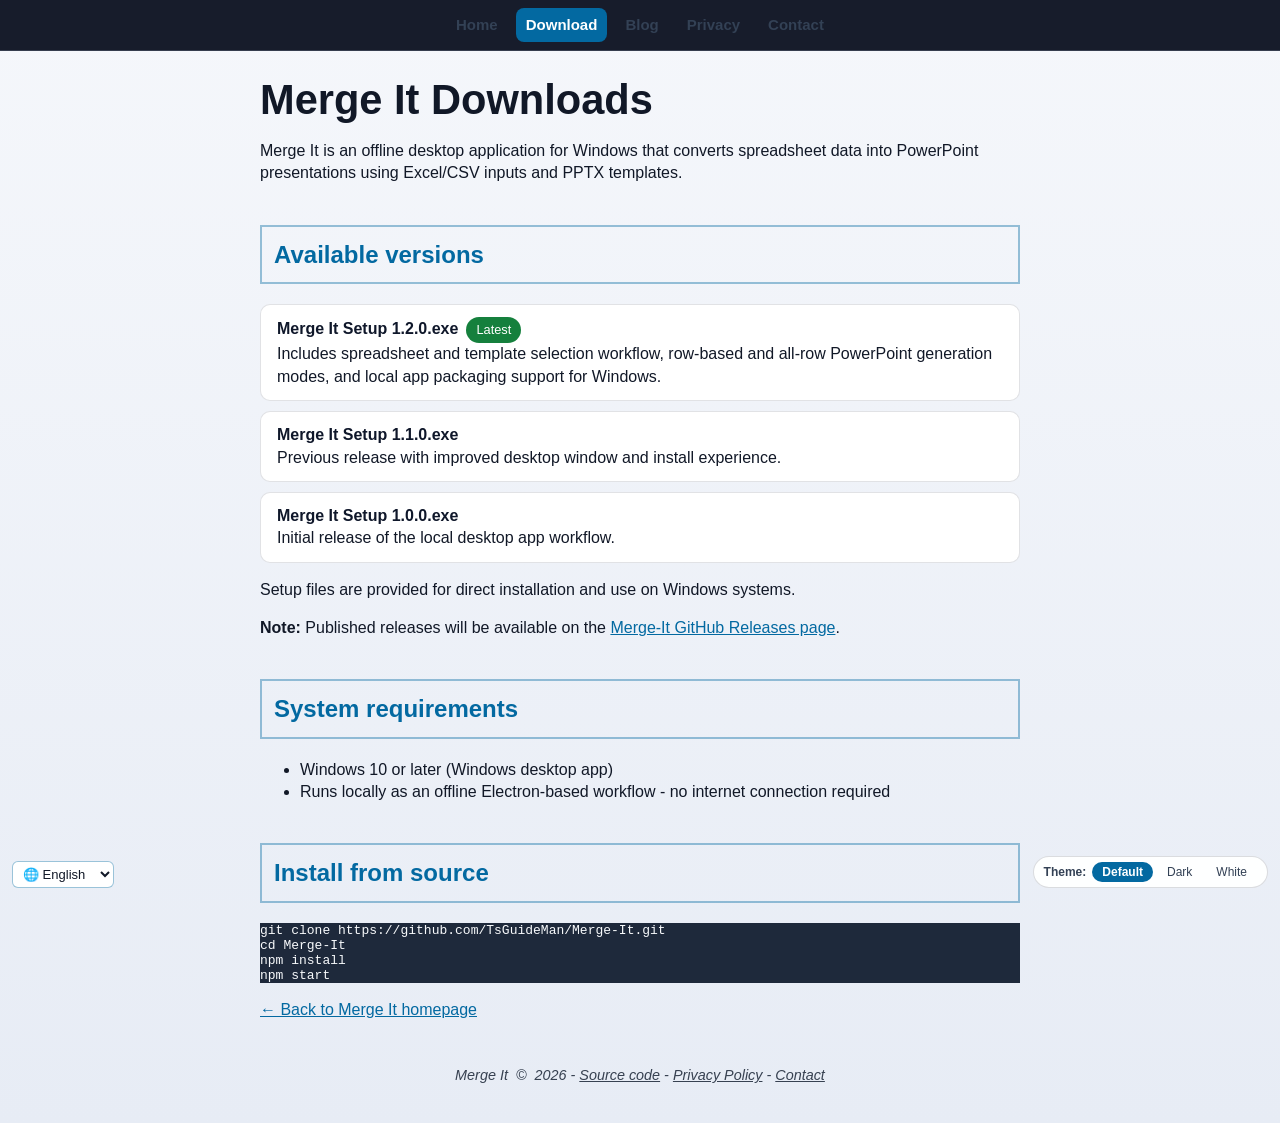
==== downloads/index.html @ 22ab4cb6 "Initial commit: Merge It website (i18n, blog, unified fixed navbar)" ====
<!DOCTYPE html>
<html lang="en">
<head>
<meta charset="utf-8">
<meta name="viewport" content="width=device-width, initial-scale=1">
<meta name="description" content="Download Merge It - an offline desktop application that converts spreadsheet data into PowerPoint presentations. Windows installer setup files.">
<meta name="keywords" content="Merge It, download, spreadsheet to PowerPoint, Excel to PPTX, Windows, desktop app">
<meta name="author" content="Man Singh Rana (TsGuideMan)">
<meta name="application-name" content="Merge It">
<title>Merge It - Downloads</title>
<link rel="icon" type="image/png" href="../icons/marge-it.png">
<style type="text/css">
* { --bs-body-line-height: 1.2; scroll-behavior: smooth; }
body { background: linear-gradient(180deg, #0b1020 0%, #141d2b 100%); font-family: Helvetica, Arial, FreeSans, sans-serif; color: #edf2ff; margin: 0; padding-top: 56px; }
#container { margin: 0 auto; width: 760px; overflow: auto; padding: 10px 0 40px 0; }
h1 { font-size: 2.6em; color: #c0baaa; margin-bottom: 3px; margin-top: 10px; }
h2 { padding: 12px; font-size: 1.5em; color: #7dd3fc; line-height: 1.3em; border: 2px solid rgba(125, 211, 252, 0.5); margin-top: 40px; margin-bottom: 20px; }
p, li { color: #f8fafc; line-height: 1.4em; }
a { color: #7dd3fc; }
code { background: rgba(15, 23, 42, 0.9); border: 1px solid rgba(125, 211, 252, 0.35); border-radius: 5px; color: #7dd3fc; padding: 2px 6px; }
.download-list { list-style: none; padding: 0; }
.download-list li { background: rgba(15, 23, 42, 0.6); border: 1px solid rgba(148, 163, 184, 0.25); border-radius: 10px; padding: 12px 16px; margin-bottom: 10px; }
.download-list li b { color: #f8fafc; }
.badge { display: inline-block; background: #166534; color: #bbf7d0; border-radius: 999px; padding: 2px 10px; font-size: 0.8em; margin-left: 8px; vertical-align: middle; }
.footer { font-size: 0.9em; text-align: center; padding-top: 30px; font-style: italic; }
.footer a { color: #cbd5e1; }
/* ---- Theme support (Default = follow system, Dark, White) ---- */
html[data-theme="light"] body { background: linear-gradient(180deg, #f5f7fb 0%, #e7ecf5 100%); color: #1f2937; }
html[data-theme="light"] p, html[data-theme="light"] li { color: #111827; }
html[data-theme="light"] h1 { color: #111827; }
html[data-theme="light"] h2 { color: #0369a1; border-color: rgba(3, 105, 161, 0.4); }
html[data-theme="light"] a { color: #0369a1; }
html[data-theme="light"] code { color: #0369a1; }
html[data-theme="light"] pre { background: #1e293b; color: #f8fafc; }
html[data-theme="light"] .footer, html[data-theme="light"] .footer a { color: #374151; }
html[data-theme="light"] .download-list li { background: #ffffff; border-color: rgba(15, 23, 42, 0.12); }
html[data-theme="light"] .download-list li b { color: #0f172a; }
html[data-theme="light"] .badge { background: #15803d; color: #ffffff; }
/* Language switcher (reference-style, built-in translation) */
#lang-switcher { position: fixed; bottom: 12px; left: 12px; z-index: 10000; }
#lang-switcher select { border-radius: 6px; border: 1px solid rgba(125, 211, 252, 0.5); background: rgba(15, 23, 42, 0.9); color: #e2e8f0; padding: 4px 6px; font-size: 13px; }
html[data-theme="light"] #lang-switcher select { background: #fff; border-color: rgba(3, 105, 161, 0.4); color: #111827; }
/* Theme switcher */
#theme-bar { position: fixed; bottom: 12px; right: 12px; z-index: 10000; display: flex; gap: 4px; align-items: center; background: rgba(15, 23, 42, 0.85); border: 1px solid rgba(148, 163, 184, 0.3); border-radius: 999px; padding: 5px 10px; font-size: 12px; color: #cbd5e1; }
#theme-bar .theme-label { font-weight: bold; margin-right: 2px; }
#theme-bar button { border: 1px solid transparent; background: transparent; color: #cbd5e1; border-radius: 999px; padding: 2px 9px; cursor: pointer; font-size: 12px; }
#theme-bar button.active { background: #7dd3fc; color: #0b1020; font-weight: bold; }
html[data-theme="light"] #theme-bar { background: rgba(255, 255, 255, 0.95); border-color: rgba(15, 23, 42, 0.15); color: #334155; }
html[data-theme="light"] #theme-bar button { color: #334155; }
html[data-theme="light"] #theme-bar button.active { background: #0369a1; color: #fff; }
/* Nav bar (unified site navigation) */
.menu { position: fixed; top: 0; left: 0; width: 100%; z-index: 1000; margin: 0; padding: 8px 0; background: rgba(11, 16, 32, 0.95); border-bottom: 1px solid rgba(148, 163, 184, 0.25); backdrop-filter: blur(8px); -webkit-backdrop-filter: blur(8px); }
.menu ul { display: flex; flex-wrap: wrap; justify-content: center; align-items: center; list-style: none; margin: 0 auto; padding: 0; gap: 4px; max-width: 760px; }
.menu a { margin: 0 2px; text-decoration: none; color: #cbd5e1; font-size: 15px; font-weight: bold; padding: 6px 10px; border-radius: 8px; transition: 0.3s all; display: inline-block; }
.menu a:hover { color: #7dd3fc; background: rgba(125, 211, 252, 0.1); transition: 0.3s all; }
.menu a.active { color: #0b1020; background: #7dd3fc; }
.menu ul li { margin: 0; }
html[data-theme="light"] .menu a { color: #334155; }
html[data-theme="light"] .menu a:hover { background: rgba(3, 105, 161, 0.1); color: #0369a1; }
html[data-theme="light"] .menu a.active { background: #0369a1; color: #fff; }
</style>
<script>
window.mergeItTheme = (function() {
	var pref = 'default';
	try { pref = localStorage.getItem('mergeit-theme') || 'default'; } catch (e) {}
	var mq = window.matchMedia('(prefers-color-scheme: light)');
	function resolve() { return pref === 'default' ? (mq.matches ? 'light' : 'dark') : pref; }
	function apply() {
		document.documentElement.setAttribute('data-theme', resolve());
		var btns = document.querySelectorAll('[data-theme-btn]');
		for (var i = 0; i < btns.length; i++)
			btns[i].className = (btns[i].getAttribute('data-theme-btn') === pref) ? 'active' : '';
	}
	try { mq.addEventListener('change', function() { if (pref === 'default') apply(); }); } catch (e) {}
	apply();
	return { set: function(p) { pref = p; try { localStorage.setItem('mergeit-theme', p); } catch (e) {} apply(); }, apply: apply };
})();
document.addEventListener('DOMContentLoaded', function() { mergeItTheme.apply(); });
</script>
<script src="../js/i18n.js"></script>
</head>
<body>
<div id="lang-switcher"><select id="lang_select" aria-label="Change language"></select></div>
<div id="theme-bar"><span class="theme-label">Theme:</span><button type="button" data-theme-btn="default" onclick="mergeItTheme.set('default')">Default</button><button type="button" data-theme-btn="dark" onclick="mergeItTheme.set('dark')">Dark</button><button type="button" data-theme-btn="light" onclick="mergeItTheme.set('light')">White</button></div>
<div id="container">
<nav class="menu" id="Menu"><ul>
<li><a href="../en/index.html" data-i18n="nav.home">Home</a></li>
<li><a href="index.html" class="active" data-i18n="nav.download">Download</a></li>
<li><a href="../blog/" data-i18n="nav.blog">Blog</a></li>
<li><a href="../en/privacy.html" data-i18n="nav.privacy">Privacy</a></li>
<li><a href="../en/contact.html" data-i18n="nav.contact">Contact</a></li>
</ul></nav>
<h1>Merge It Downloads</h1>
<!-- Ad slot: paste your own AdSense ad code here -->
<p>Merge It is an offline desktop application for Windows that converts spreadsheet data into PowerPoint presentations using Excel/CSV inputs and PPTX templates.</p>

<h2>Available versions</h2>
<ul class="download-list">
<li><b>Merge It Setup 1.2.0.exe</b><span class="badge">Latest</span><br/>
Includes spreadsheet and template selection workflow, row-based and all-row PowerPoint generation modes, and local app packaging support for Windows.</li>
<li><b>Merge It Setup 1.1.0.exe</b><br/>
Previous release with improved desktop window and install experience.</li>
<li><b>Merge It Setup 1.0.0.exe</b><br/>
Initial release of the local desktop app workflow.</li>
</ul>
<p>Setup files are provided for direct installation and use on Windows systems.</p>
<p><b>Note:</b> Published releases will be available on the <a target="_blank" href="https://github.com/TsGuideMan/Merge-It/releases">Merge-It GitHub Releases page</a>.</p>

<h2>System requirements</h2>
<ul>
<li>Windows 10 or later (Windows desktop app)</li>
<li>Runs locally as an offline Electron-based workflow - no internet connection required</li>
</ul>

<h2>Install from source</h2>
<pre dir="ltr">git clone https://github.com/TsGuideMan/Merge-It.git
cd Merge-It
npm install
npm start</pre>

<p><a href="../en/index.html">&larr; Back to Merge It homepage</a></p>

<div class="footer">Merge It &nbsp;&copy;&nbsp; 2026 - <a href="https://github.com/TsGuideMan/Merge-It">Source code</a> - <a href="../en/privacy.html">Privacy Policy</a> - <a href="../en/contact.html">Contact</a></div>
</div>
</body>
</html>
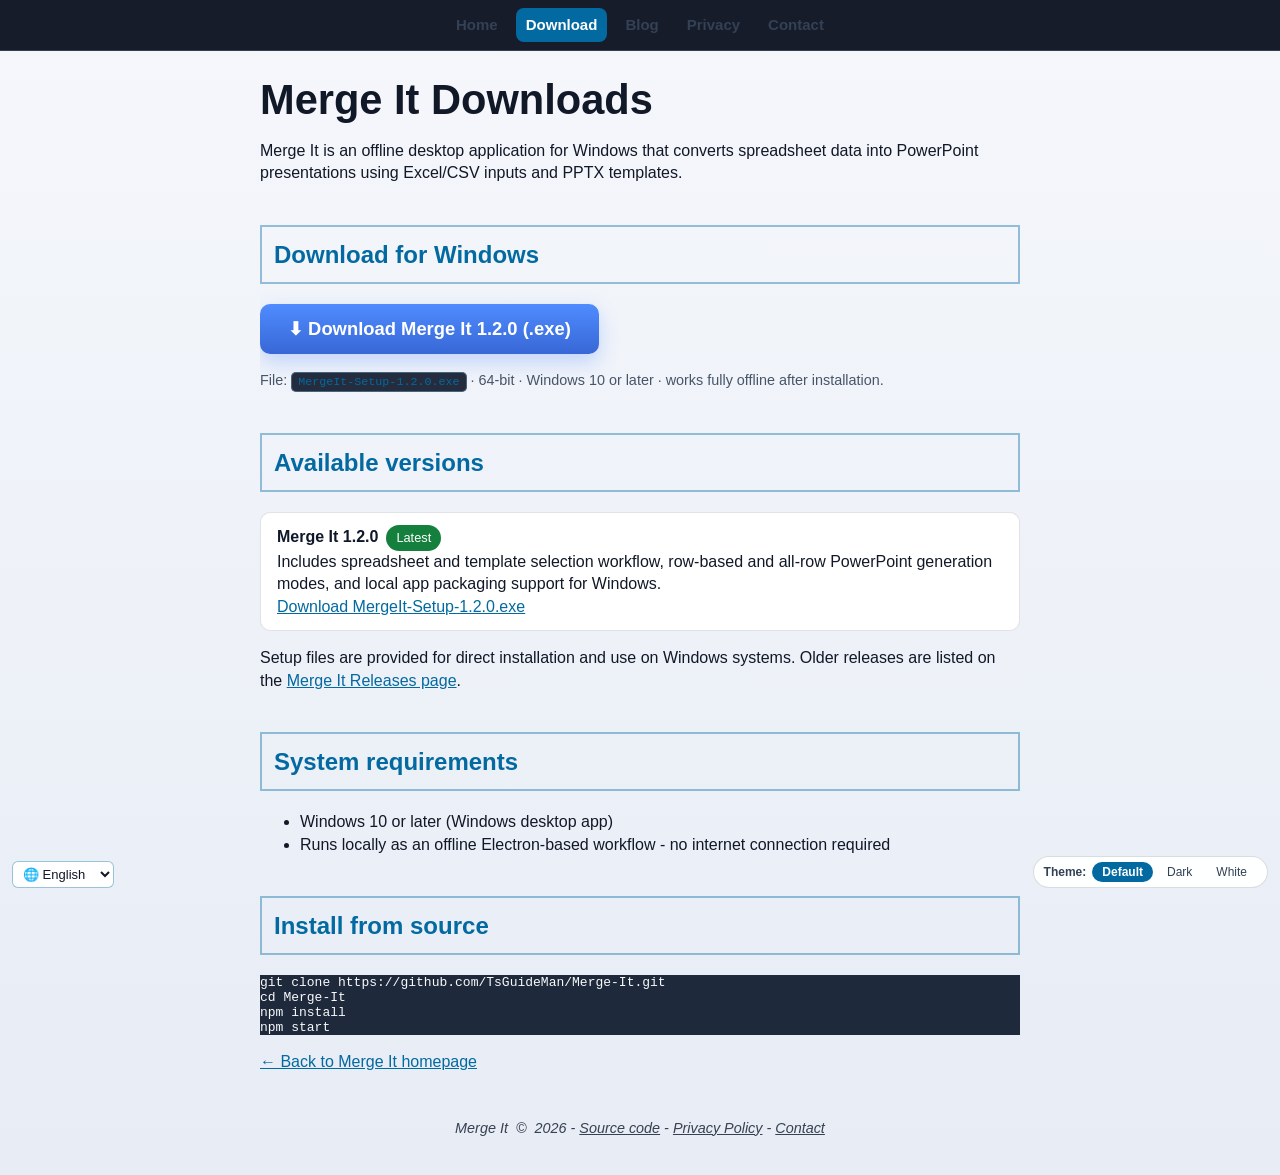
==== commit e4c25ce6: "Fix domain/SEO, repair invalid CSS, add working v1.2.0 download links" ====
--- a/downloads/index.html
+++ b/downloads/index.html
@@ -24,6 +24,11 @@
 .badge { display: inline-block; background: #166534; color: #bbf7d0; border-radius: 999px; padding: 2px 10px; font-size: 0.8em; margin-left: 8px; vertical-align: middle; }
 .footer { font-size: 0.9em; text-align: center; padding-top: 30px; font-style: italic; }
 .footer a { color: #cbd5e1; }
+.dl-btn { display: inline-block; background: linear-gradient(180deg, #4f8cff, #3867d6); color: #fff !important; font-weight: bold; padding: 14px 28px; border-radius: 10px; text-decoration: none; box-shadow: 0 8px 20px rgba(79, 140, 255, 0.3); font-size: 1.15em; }
+.dl-btn:hover { filter: brightness(1.06); }
+.dl-meta { font-size: 0.9em; color: #94a3b8; }
+html[data-theme="light"] .dl-meta { color: #475569; }
+html[data-theme="light"] .dl-btn { color: #fff !important; }
 /* ---- Theme support (Default = follow system, Dark, White) ---- */
 html[data-theme="light"] body { background: linear-gradient(180deg, #f5f7fb 0%, #e7ecf5 100%); color: #1f2937; }
 html[data-theme="light"] p, html[data-theme="light"] li { color: #111827; }
@@ -94,17 +99,17 @@
 <!-- Ad slot: paste your own AdSense ad code here -->
 <p>Merge It is an offline desktop application for Windows that converts spreadsheet data into PowerPoint presentations using Excel/CSV inputs and PPTX templates.</p>
 
+<h2>Download for Windows</h2>
+<p style="margin: 16px 0;"><a class="dl-btn" href="https://github.com/TsGuideMan/Merge-It-Site/releases/download/v1.2.0/MergeIt-Setup-1.2.0.exe">&#11015; Download Merge It 1.2.0 (.exe)</a></p>
+<p class="dl-meta">File: <code>MergeIt-Setup-1.2.0.exe</code> &middot; 64-bit &middot; Windows 10 or later &middot; works fully offline after installation.</p>
+
 <h2>Available versions</h2>
 <ul class="download-list">
-<li><b>Merge It Setup 1.2.0.exe</b><span class="badge">Latest</span><br/>
-Includes spreadsheet and template selection workflow, row-based and all-row PowerPoint generation modes, and local app packaging support for Windows.</li>
-<li><b>Merge It Setup 1.1.0.exe</b><br/>
-Previous release with improved desktop window and install experience.</li>
-<li><b>Merge It Setup 1.0.0.exe</b><br/>
-Initial release of the local desktop app workflow.</li>
+<li><b>Merge It 1.2.0</b><span class="badge">Latest</span><br/>
+Includes spreadsheet and template selection workflow, row-based and all-row PowerPoint generation modes, and local app packaging support for Windows.<br/>
+<a href="https://github.com/TsGuideMan/Merge-It-Site/releases/download/v1.2.0/MergeIt-Setup-1.2.0.exe">Download MergeIt-Setup-1.2.0.exe</a></li>
 </ul>
-<p>Setup files are provided for direct installation and use on Windows systems.</p>
-<p><b>Note:</b> Published releases will be available on the <a target="_blank" href="https://github.com/TsGuideMan/Merge-It/releases">Merge-It GitHub Releases page</a>.</p>
+<p>Setup files are provided for direct installation and use on Windows systems. Older releases are listed on the <a target="_blank" href="https://github.com/TsGuideMan/Merge-It-Site/releases">Merge It Releases page</a>.</p>
 
 <h2>System requirements</h2>
 <ul>
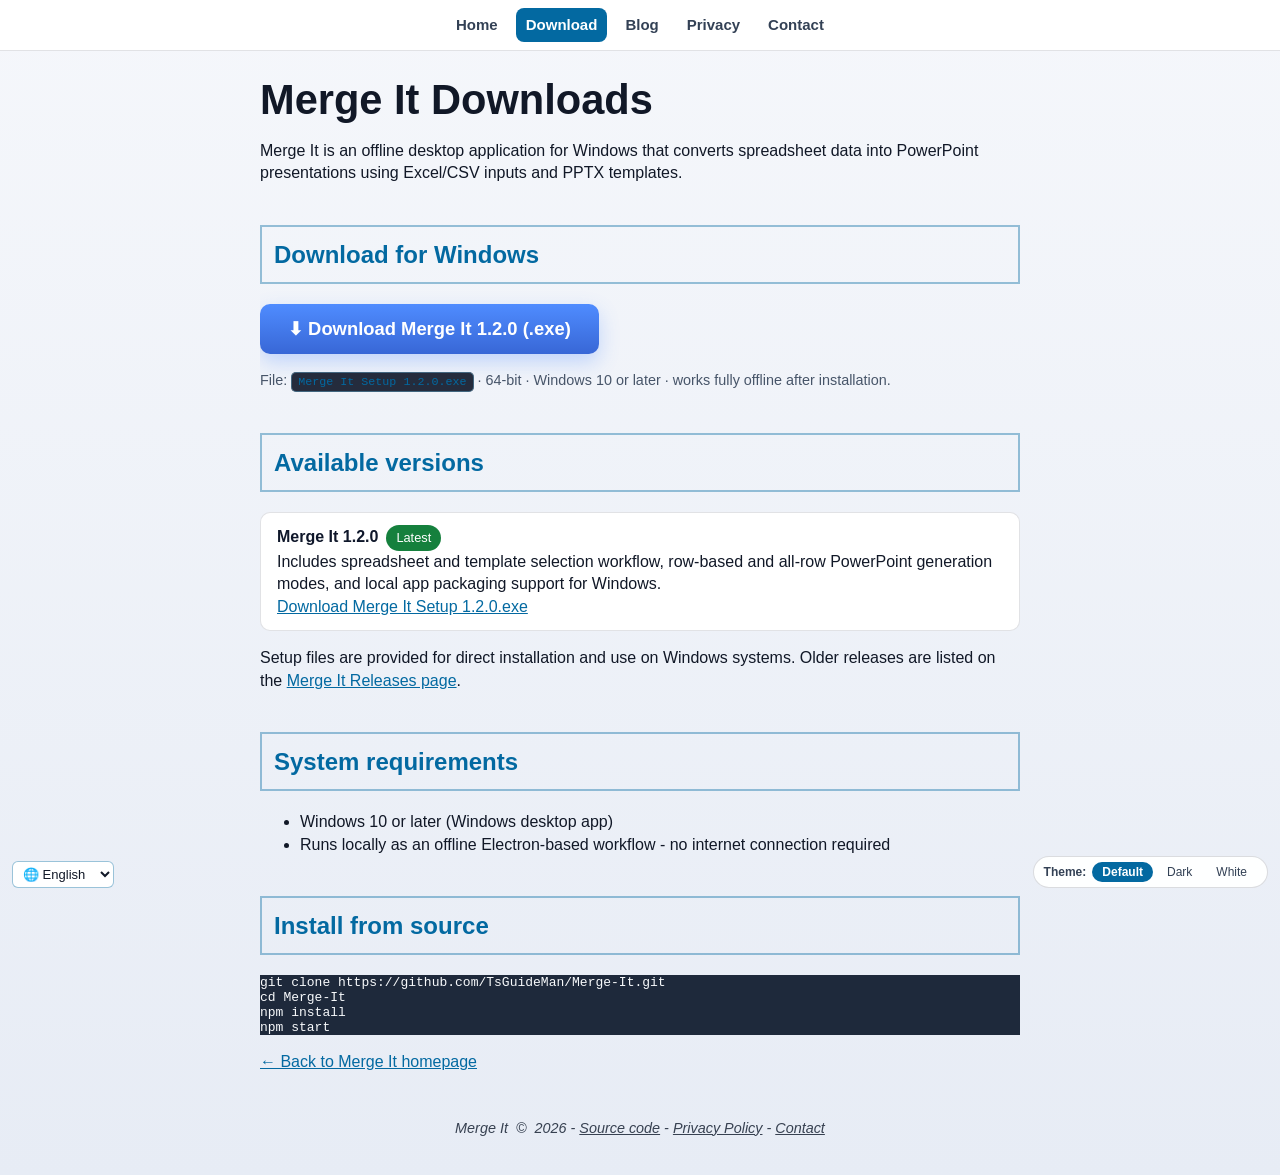
==== commit abab4ce3: "Fix light-theme header on downloads/contact/privacy; point downloads to Merge It Setup 1.2.0.exe" ====
--- a/downloads/index.html
+++ b/downloads/index.html
@@ -60,6 +60,7 @@
 .menu a:hover { color: #7dd3fc; background: rgba(125, 211, 252, 0.1); transition: 0.3s all; }
 .menu a.active { color: #0b1020; background: #7dd3fc; }
 .menu ul li { margin: 0; }
+html[data-theme="light"] .menu { background: rgba(255, 255, 255, 0.95); border-bottom-color: rgba(15, 23, 42, 0.12); }
 html[data-theme="light"] .menu a { color: #334155; }
 html[data-theme="light"] .menu a:hover { background: rgba(3, 105, 161, 0.1); color: #0369a1; }
 html[data-theme="light"] .menu a.active { background: #0369a1; color: #fff; }
@@ -100,14 +101,14 @@
 <p>Merge It is an offline desktop application for Windows that converts spreadsheet data into PowerPoint presentations using Excel/CSV inputs and PPTX templates.</p>
 
 <h2>Download for Windows</h2>
-<p style="margin: 16px 0;"><a class="dl-btn" href="https://github.com/TsGuideMan/Merge-It-Site/releases/download/v1.2.0/MergeIt-Setup-1.2.0.exe">&#11015; Download Merge It 1.2.0 (.exe)</a></p>
-<p class="dl-meta">File: <code>MergeIt-Setup-1.2.0.exe</code> &middot; 64-bit &middot; Windows 10 or later &middot; works fully offline after installation.</p>
+<p style="margin: 16px 0;"><a class="dl-btn" href="https://github.com/TsGuideMan/Merge-It-Site/releases/download/v1.2.0/Merge%20It%20Setup%201.2.0.exe">&#11015; Download Merge It 1.2.0 (.exe)</a></p>
+<p class="dl-meta">File: <code>Merge It Setup 1.2.0.exe</code> &middot; 64-bit &middot; Windows 10 or later &middot; works fully offline after installation.</p>
 
 <h2>Available versions</h2>
 <ul class="download-list">
 <li><b>Merge It 1.2.0</b><span class="badge">Latest</span><br/>
 Includes spreadsheet and template selection workflow, row-based and all-row PowerPoint generation modes, and local app packaging support for Windows.<br/>
-<a href="https://github.com/TsGuideMan/Merge-It-Site/releases/download/v1.2.0/MergeIt-Setup-1.2.0.exe">Download MergeIt-Setup-1.2.0.exe</a></li>
+<a href="https://github.com/TsGuideMan/Merge-It-Site/releases/download/v1.2.0/Merge%20It%20Setup%201.2.0.exe">Download Merge It Setup 1.2.0.exe</a></li>
 </ul>
 <p>Setup files are provided for direct installation and use on Windows systems. Older releases are listed on the <a target="_blank" href="https://github.com/TsGuideMan/Merge-It-Site/releases">Merge It Releases page</a>.</p>
 
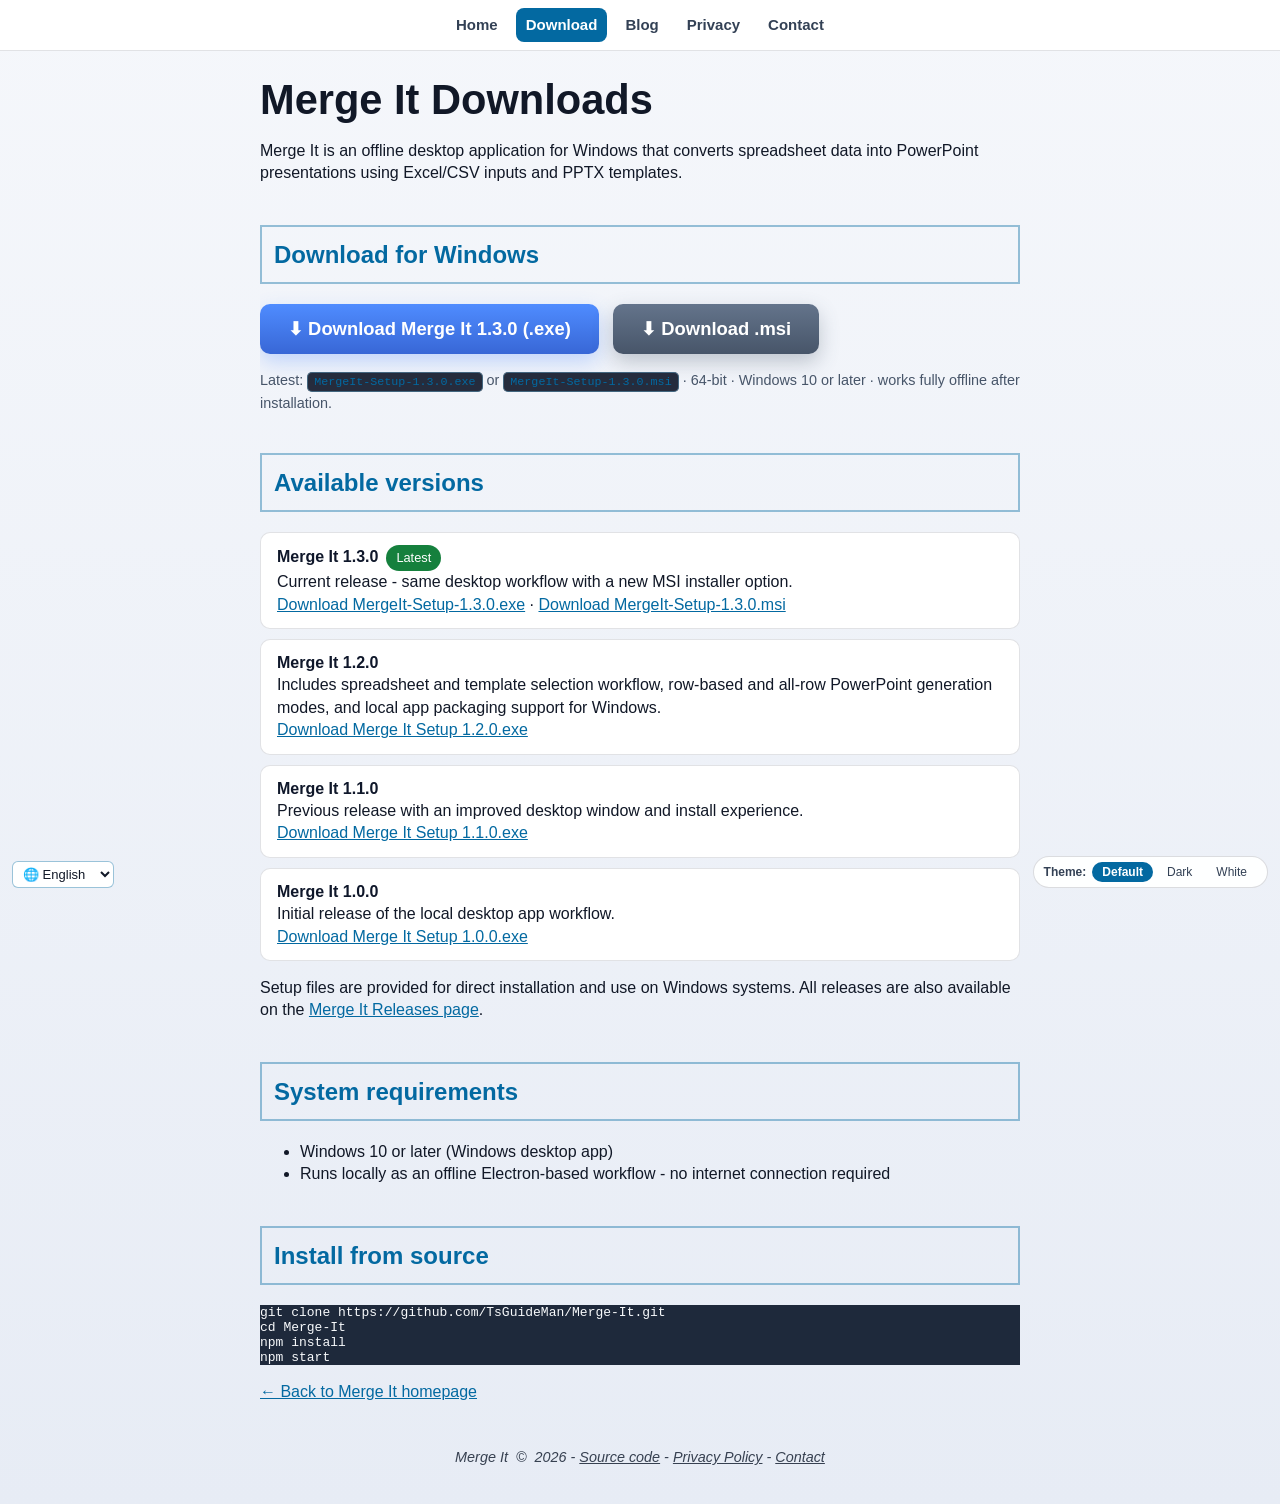
==== commit 38f3d69f: "Show all versions (1.0.0-1.3.0) plus v1.3.0 .exe and .msi on homepage and downloads page" ====
--- a/downloads/index.html
+++ b/downloads/index.html
@@ -101,16 +101,29 @@
 <p>Merge It is an offline desktop application for Windows that converts spreadsheet data into PowerPoint presentations using Excel/CSV inputs and PPTX templates.</p>
 
 <h2>Download for Windows</h2>
-<p style="margin: 16px 0;"><a class="dl-btn" href="https://github.com/TsGuideMan/Merge-It-Site/releases/download/v1.2.0/Merge%20It%20Setup%201.2.0.exe">&#11015; Download Merge It 1.2.0 (.exe)</a></p>
-<p class="dl-meta">File: <code>Merge It Setup 1.2.0.exe</code> &middot; 64-bit &middot; Windows 10 or later &middot; works fully offline after installation.</p>
+<p style="margin: 16px 0;">
+<a class="dl-btn" href="https://github.com/TsGuideMan/Merge-It-Site/releases/download/v1.3.0/MergeIt-Setup-1.3.0.exe">&#11015; Download Merge It 1.3.0 (.exe)</a>
+<a class="dl-btn" style="margin-left: 10px; background: linear-gradient(180deg, #64748b, #475569); box-shadow: 0 8px 20px rgba(71, 85, 105, 0.3);" href="https://github.com/TsGuideMan/Merge-It-Site/releases/download/v1.3.0/MergeIt-Setup-1.3.0.msi">&#11015; Download .msi</a>
+</p>
+<p class="dl-meta">Latest: <code>MergeIt-Setup-1.3.0.exe</code> or <code>MergeIt-Setup-1.3.0.msi</code> &middot; 64-bit &middot; Windows 10 or later &middot; works fully offline after installation.</p>
 
 <h2>Available versions</h2>
 <ul class="download-list">
-<li><b>Merge It 1.2.0</b><span class="badge">Latest</span><br/>
+<li><b>Merge It 1.3.0</b><span class="badge">Latest</span><br/>
+Current release - same desktop workflow with a new MSI installer option.<br/>
+<a href="https://github.com/TsGuideMan/Merge-It-Site/releases/download/v1.3.0/MergeIt-Setup-1.3.0.exe">Download MergeIt-Setup-1.3.0.exe</a> &middot;
+<a href="https://github.com/TsGuideMan/Merge-It-Site/releases/download/v1.3.0/MergeIt-Setup-1.3.0.msi">Download MergeIt-Setup-1.3.0.msi</a></li>
+<li><b>Merge It 1.2.0</b><br/>
 Includes spreadsheet and template selection workflow, row-based and all-row PowerPoint generation modes, and local app packaging support for Windows.<br/>
-<a href="https://github.com/TsGuideMan/Merge-It-Site/releases/download/v1.2.0/Merge%20It%20Setup%201.2.0.exe">Download Merge It Setup 1.2.0.exe</a></li>
+<a href="https://github.com/TsGuideMan/Merge-It-Site/releases/download/v1.2.0/Merge.It.Setup.1.2.0.exe">Download Merge It Setup 1.2.0.exe</a></li>
+<li><b>Merge It 1.1.0</b><br/>
+Previous release with an improved desktop window and install experience.<br/>
+<a href="https://github.com/TsGuideMan/Merge-It-Site/releases/download/v1.1.0/Merge.It.Setup.1.1.0.exe">Download Merge It Setup 1.1.0.exe</a></li>
+<li><b>Merge It 1.0.0</b><br/>
+Initial release of the local desktop app workflow.<br/>
+<a href="https://github.com/TsGuideMan/Merge-It-Site/releases/download/v1.0.0/Merge.It.Setup.1.0.0.exe">Download Merge It Setup 1.0.0.exe</a></li>
 </ul>
-<p>Setup files are provided for direct installation and use on Windows systems. Older releases are listed on the <a target="_blank" href="https://github.com/TsGuideMan/Merge-It-Site/releases">Merge It Releases page</a>.</p>
+<p>Setup files are provided for direct installation and use on Windows systems. All releases are also available on the <a target="_blank" href="https://github.com/TsGuideMan/Merge-It-Site/releases">Merge It Releases page</a>.</p>
 
 <h2>System requirements</h2>
 <ul>
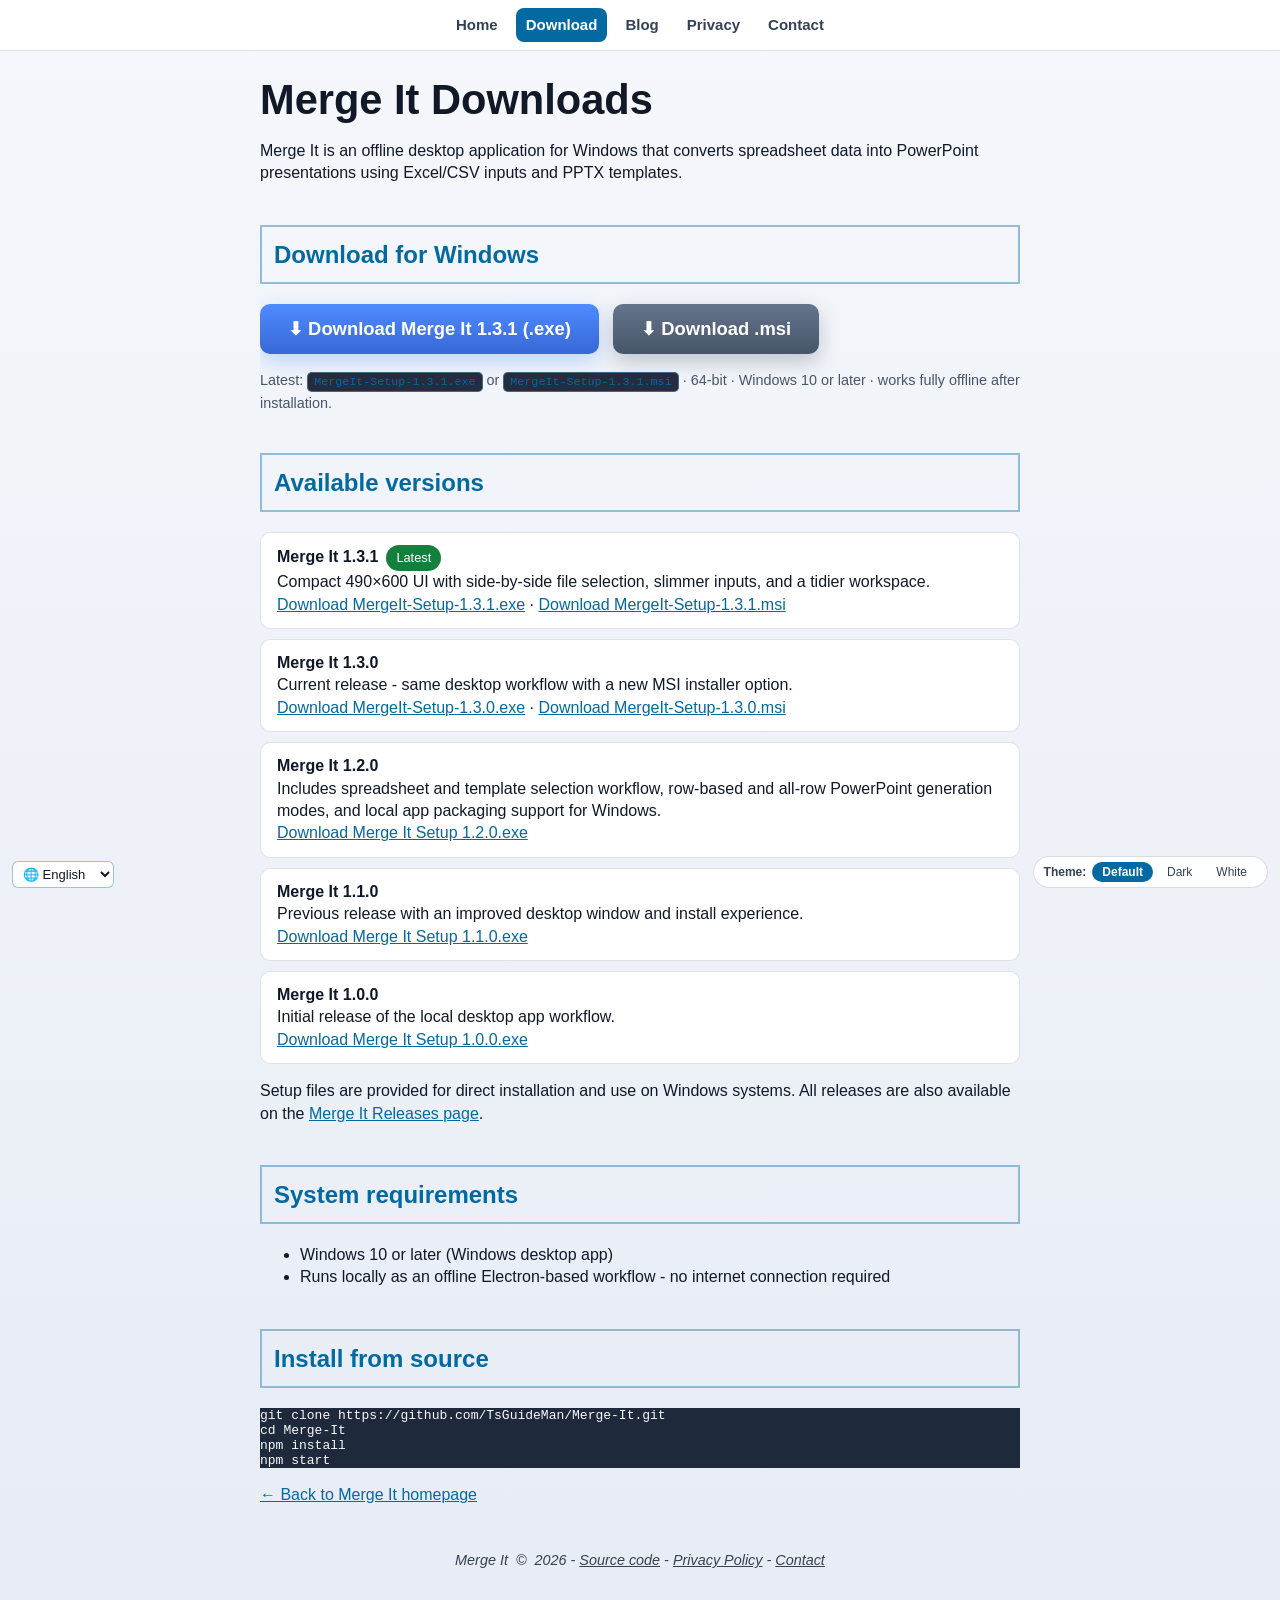
==== commit b58534ad: "Show v1.3.1 download links" ====
--- a/downloads/index.html
+++ b/downloads/index.html
@@ -102,14 +102,18 @@
 
 <h2>Download for Windows</h2>
 <p style="margin: 16px 0;">
-<a class="dl-btn" href="https://github.com/TsGuideMan/Merge-It-Site/releases/download/v1.3.0/MergeIt-Setup-1.3.0.exe">&#11015; Download Merge It 1.3.0 (.exe)</a>
-<a class="dl-btn" style="margin-left: 10px; background: linear-gradient(180deg, #64748b, #475569); box-shadow: 0 8px 20px rgba(71, 85, 105, 0.3);" href="https://github.com/TsGuideMan/Merge-It-Site/releases/download/v1.3.0/MergeIt-Setup-1.3.0.msi">&#11015; Download .msi</a>
+<a class="dl-btn" href="https://github.com/TsGuideMan/Merge-It-Site/releases/download/v1.3.1/MergeIt-Setup-1.3.1.exe">&#11015; Download Merge It 1.3.1 (.exe)</a>
+<a class="dl-btn" style="margin-left: 10px; background: linear-gradient(180deg, #64748b, #475569); box-shadow: 0 8px 20px rgba(71, 85, 105, 0.3);" href="https://github.com/TsGuideMan/Merge-It-Site/releases/download/v1.3.1/MergeIt-Setup-1.3.1.msi">&#11015; Download .msi</a>
 </p>
-<p class="dl-meta">Latest: <code>MergeIt-Setup-1.3.0.exe</code> or <code>MergeIt-Setup-1.3.0.msi</code> &middot; 64-bit &middot; Windows 10 or later &middot; works fully offline after installation.</p>
+<p class="dl-meta">Latest: <code>MergeIt-Setup-1.3.1.exe</code> or <code>MergeIt-Setup-1.3.1.msi</code> &middot; 64-bit &middot; Windows 10 or later &middot; works fully offline after installation.</p>
 
 <h2>Available versions</h2>
 <ul class="download-list">
-<li><b>Merge It 1.3.0</b><span class="badge">Latest</span><br/>
+<li><b>Merge It 1.3.1</b><span class="badge">Latest</span><br/>
+Compact 490&times;600 UI with side-by-side file selection, slimmer inputs, and a tidier workspace.<br/>
+<a href="https://github.com/TsGuideMan/Merge-It-Site/releases/download/v1.3.1/MergeIt-Setup-1.3.1.exe">Download MergeIt-Setup-1.3.1.exe</a> &middot;
+<a href="https://github.com/TsGuideMan/Merge-It-Site/releases/download/v1.3.1/MergeIt-Setup-1.3.1.msi">Download MergeIt-Setup-1.3.1.msi</a></li>
+<li><b>Merge It 1.3.0</b><br/>
 Current release - same desktop workflow with a new MSI installer option.<br/>
 <a href="https://github.com/TsGuideMan/Merge-It-Site/releases/download/v1.3.0/MergeIt-Setup-1.3.0.exe">Download MergeIt-Setup-1.3.0.exe</a> &middot;
 <a href="https://github.com/TsGuideMan/Merge-It-Site/releases/download/v1.3.0/MergeIt-Setup-1.3.0.msi">Download MergeIt-Setup-1.3.0.msi</a></li>
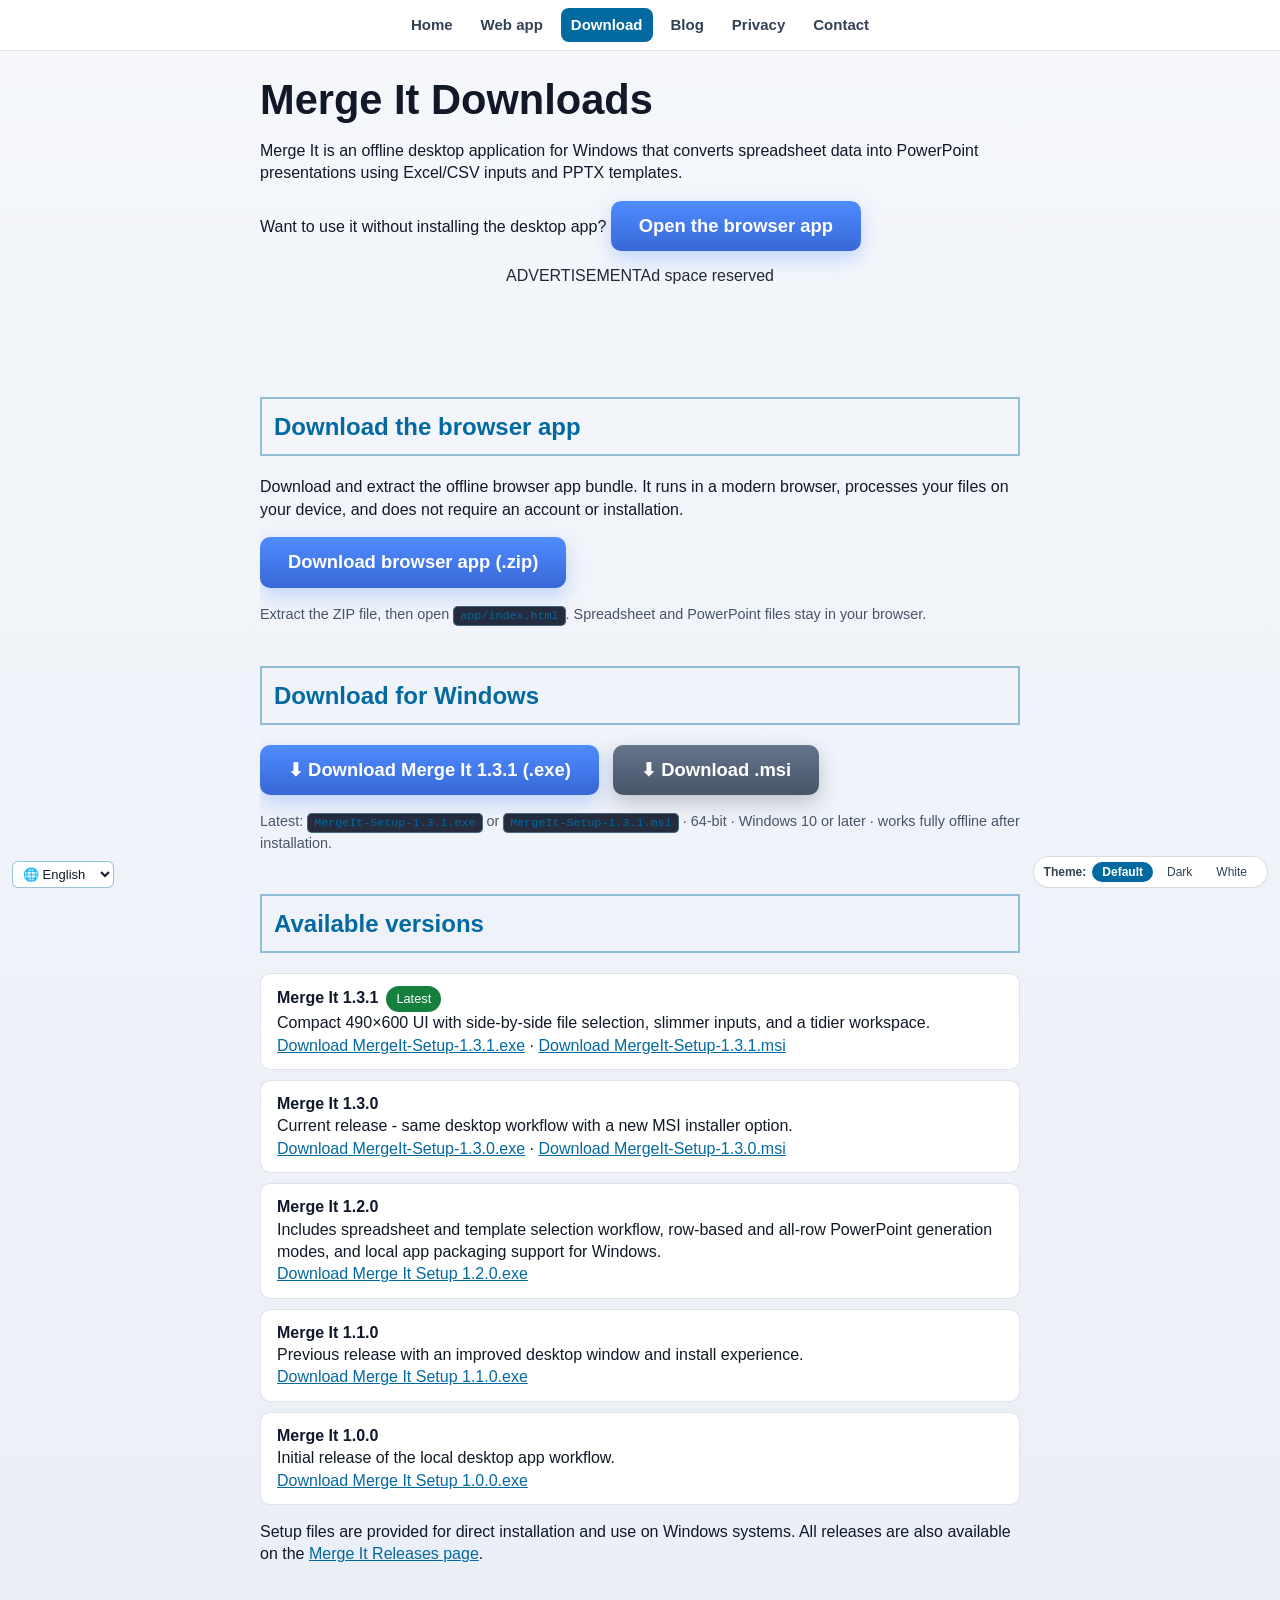
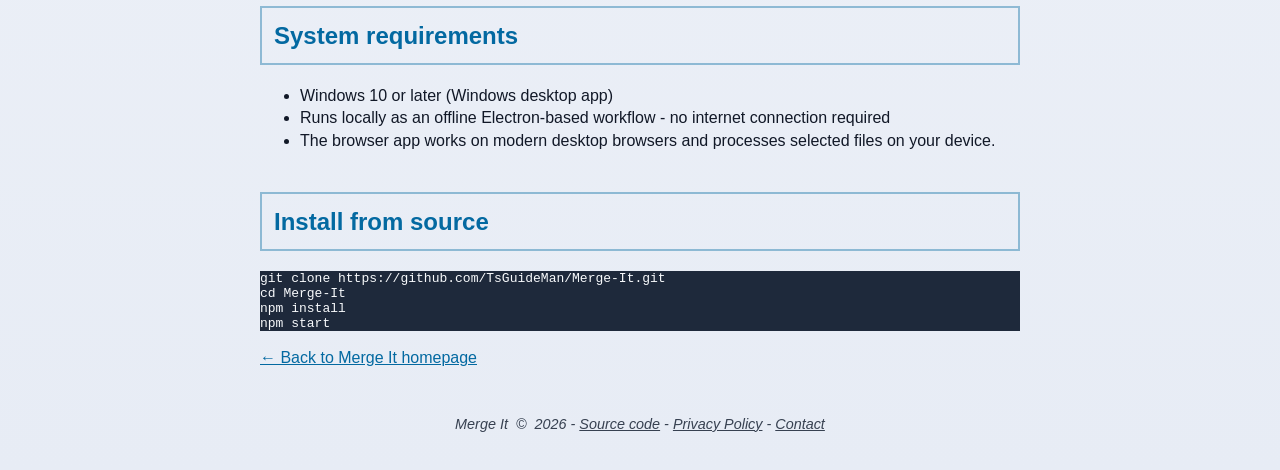
==== commit 65740e14: "Publish Merge It browser app and ad placements Co-authored-by: Copilot App <223556219+Copilot@users." ====
--- a/downloads/index.html
+++ b/downloads/index.html
@@ -10,9 +10,9 @@
 <title>Merge It - Downloads</title>
 <link rel="icon" type="image/png" href="../icons/marge-it.png">
 <style type="text/css">
-* { --bs-body-line-height: 1.2; scroll-behavior: smooth; }
+* { --bs-body-line-height: 1.2; scroll-behavior: smooth; box-sizing: border-box; }
 body { background: linear-gradient(180deg, #0b1020 0%, #141d2b 100%); font-family: Helvetica, Arial, FreeSans, sans-serif; color: #edf2ff; margin: 0; padding-top: 56px; }
-#container { margin: 0 auto; width: 760px; overflow: auto; padding: 10px 0 40px 0; }
+#container { margin: 0 auto; width: min(760px, 92vw); overflow: auto; padding: 10px 0 40px 0; }
 h1 { font-size: 2.6em; color: #c0baaa; margin-bottom: 3px; margin-top: 10px; }
 h2 { padding: 12px; font-size: 1.5em; color: #7dd3fc; line-height: 1.3em; border: 2px solid rgba(125, 211, 252, 0.5); margin-top: 40px; margin-bottom: 20px; }
 p, li { color: #f8fafc; line-height: 1.4em; }
@@ -27,6 +27,9 @@
 .dl-btn { display: inline-block; background: linear-gradient(180deg, #4f8cff, #3867d6); color: #fff !important; font-weight: bold; padding: 14px 28px; border-radius: 10px; text-decoration: none; box-shadow: 0 8px 20px rgba(79, 140, 255, 0.3); font-size: 1.15em; }
 .dl-btn:hover { filter: brightness(1.06); }
 .dl-meta { font-size: 0.9em; color: #94a3b8; }
+.site-ad { min-height: 90px; max-width: 970px; margin: 16px auto; overflow: hidden; text-align: center; }
+.site-ad[hidden] { display: none; }
+.site-ad ins { min-height: 90px; }
 html[data-theme="light"] .dl-meta { color: #475569; }
 html[data-theme="light"] .dl-btn { color: #fff !important; }
 /* ---- Theme support (Default = follow system, Dark, White) ---- */
@@ -64,6 +67,25 @@
 html[data-theme="light"] .menu a { color: #334155; }
 html[data-theme="light"] .menu a:hover { background: rgba(3, 105, 161, 0.1); color: #0369a1; }
 html[data-theme="light"] .menu a.active { background: #0369a1; color: #fff; }
+@media (max-width: 780px) {
+	#container { width: min(92vw, 760px); }
+	.menu ul { max-width: 92vw; padding: 0 6px; }
+	.menu a { font-size: 13px; padding: 7px 9px; }
+	.dl-btn { display: block; width: 100%; text-align: center; }
+	.download-list li { padding: 12px 14px; }
+}
+@media (max-width: 520px) {
+	body { padding-top: 78px; }
+	#container { width: 92vw; }
+	h1 { font-size: 2.1em; }
+	h2 { font-size: 1.2em; }
+	.menu { padding: 10px 0 6px; }
+	.menu ul { gap: 6px; }
+	.menu a { width: auto; text-align: center; }
+	#lang-switcher { left: 10px; bottom: 18px; }
+	#theme-bar { right: 10px; bottom: 18px; }
+	.badge { display: inline-block; margin-top: 6px; }
+}
 </style>
 <script>
 window.mergeItTheme = (function() {
@@ -84,6 +106,8 @@
 document.addEventListener('DOMContentLoaded', function() { mergeItTheme.apply(); });
 </script>
 <script src="../js/i18n.js"></script>
+<script defer src="../app/ads-config.js"></script>
+<script defer src="../app/ads.js"></script>
 </head>
 <body>
 <div id="lang-switcher"><select id="lang_select" aria-label="Change language"></select></div>
@@ -91,6 +115,7 @@
 <div id="container">
 <nav class="menu" id="Menu"><ul>
 <li><a href="../en/index.html" data-i18n="nav.home">Home</a></li>
+<li><a href="../app/">Web app</a></li>
 <li><a href="index.html" class="active" data-i18n="nav.download">Download</a></li>
 <li><a href="../blog/" data-i18n="nav.blog">Blog</a></li>
 <li><a href="../en/privacy.html" data-i18n="nav.privacy">Privacy</a></li>
@@ -99,6 +124,13 @@
 <h1>Merge It Downloads</h1>
 <!-- Ad slot: paste your own AdSense ad code here -->
 <p>Merge It is an offline desktop application for Windows that converts spreadsheet data into PowerPoint presentations using Excel/CSV inputs and PPTX templates.</p>
+<p>Want to use it without installing the desktop app? <a class="dl-btn" href="../app/">Open the browser app</a></p>
+<aside class="site-ad" data-adsense-slot="siteDownload" aria-label="Advertisement" hidden></aside>
+
+<h2>Download the browser app</h2>
+<p>Download and extract the offline browser app bundle. It runs in a modern browser, processes your files on your device, and does not require an account or installation.</p>
+<p style="margin: 16px 0;"><a class="dl-btn" href="MergeIt-WebApp.zip" download>Download browser app (.zip)</a></p>
+<p class="dl-meta">Extract the ZIP file, then open <code>app/index.html</code>. Spreadsheet and PowerPoint files stay in your browser.</p>
 
 <h2>Download for Windows</h2>
 <p style="margin: 16px 0;">
@@ -133,6 +165,7 @@
 <ul>
 <li>Windows 10 or later (Windows desktop app)</li>
 <li>Runs locally as an offline Electron-based workflow - no internet connection required</li>
+<li>The browser app works on modern desktop browsers and processes selected files on your device.</li>
 </ul>
 
 <h2>Install from source</h2>
